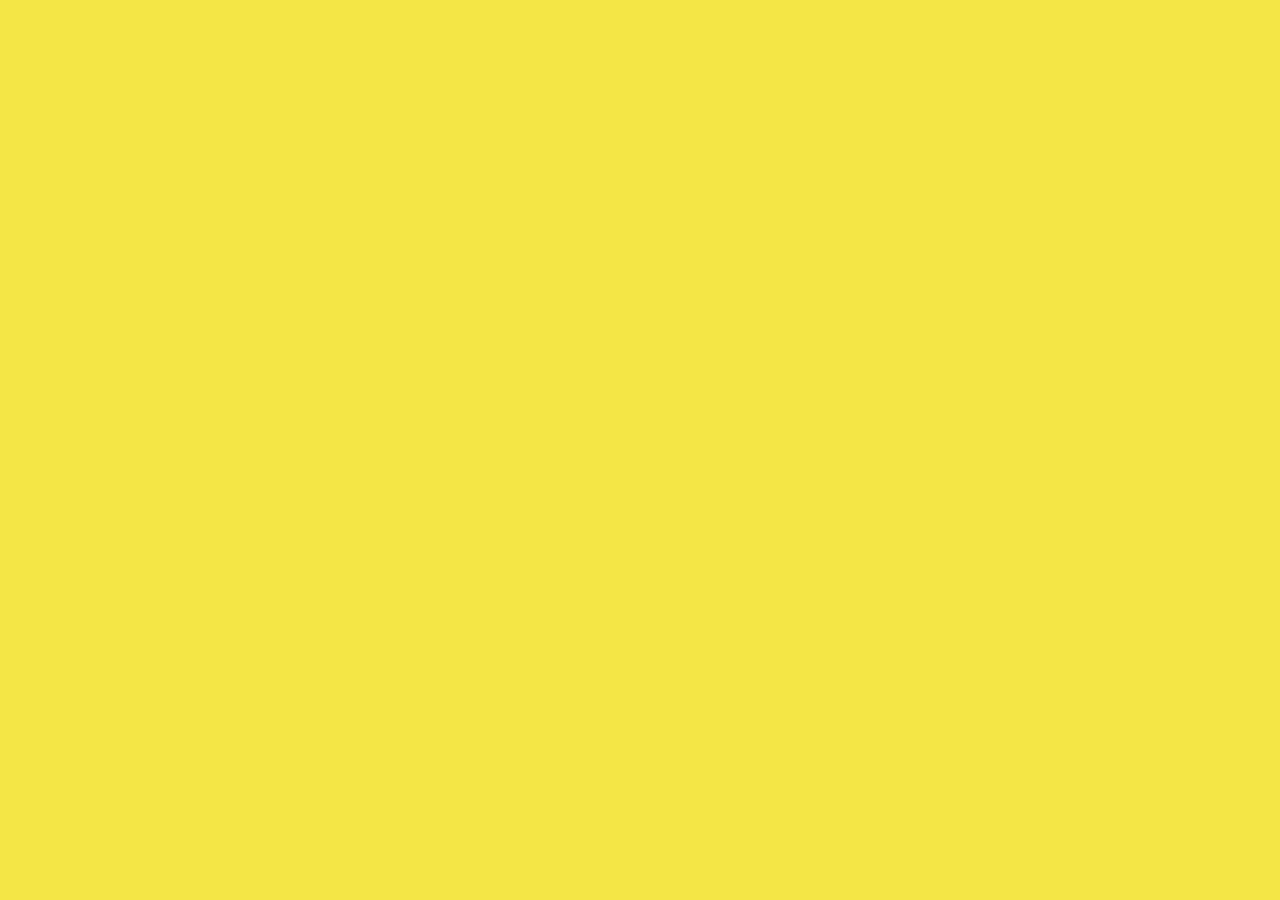
==== index.htm @ e12ae961 "Initial commit" ====
<!DOCTYPE html>
<html lang = "en">
<head>
    <meta charset="UTF-8">
    <meta name="viewport" content="width=device-width, initial-scale=1.0">
    <meta http-equiv="X-UA-Compatible" content="ie=edge">
    <link rel="stylesheet" href="./styles.css">
    <title>Profile: Nathan</title>

    <style>
        
    </style>
</head>

<body>
    <div class="honeycomb">
        <div class="">

        </div>
    </div>
</body>
</html>
---- styles.css ----
* {
    margin: 0;
    padding: 0;
}

body {
    background-color: #F4E646;
    font-family: Verdana, Geneva, Tahoma, sans-serif
}

a {
    color: white;
    text-decoration: none
}




.honeycomb {
    display: grid;
    grid-template: repaet(6, 1fr) / 1fr 2fr 1fr 2fr 1fr 2fr 1fr
}
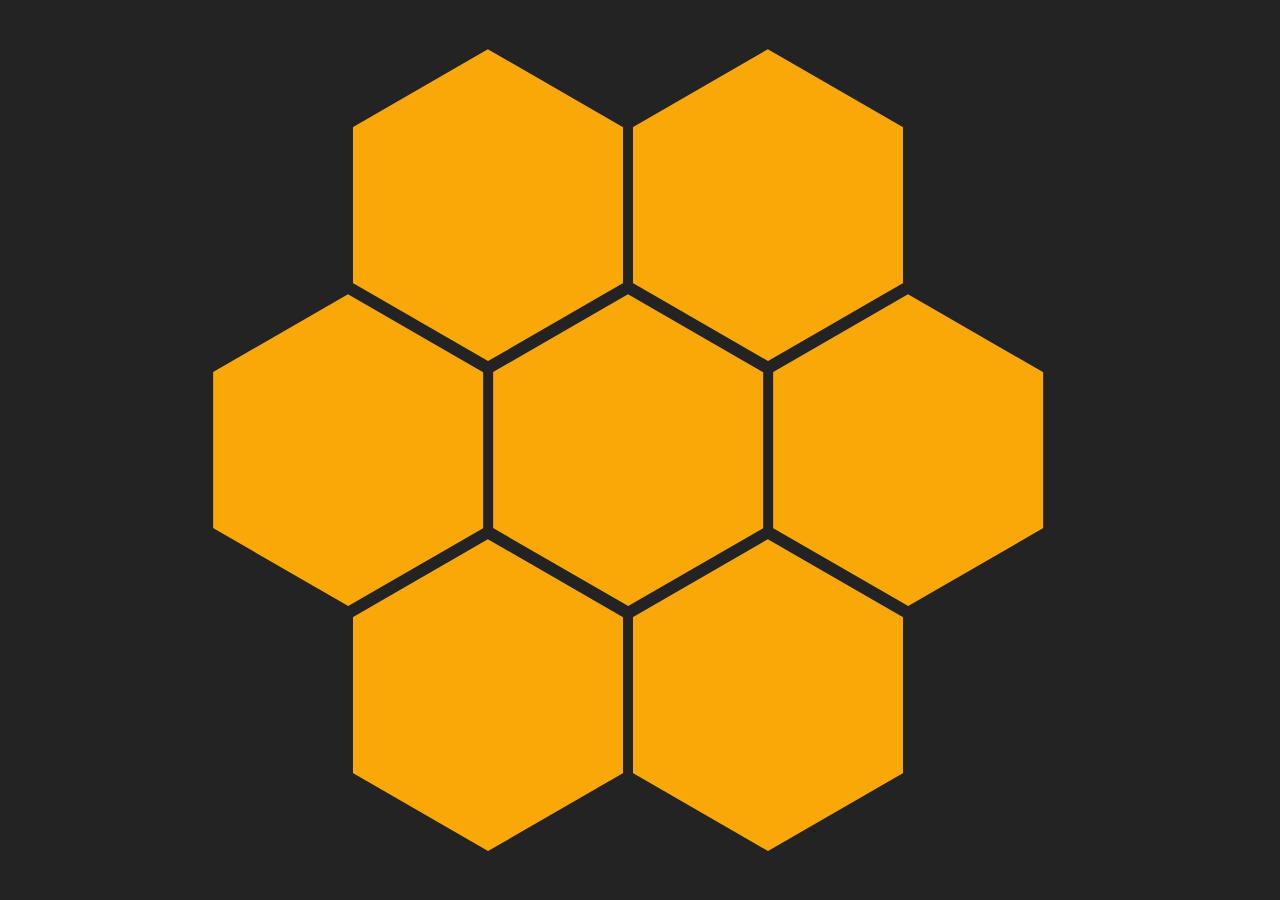
==== commit 13da7fec: "Background spacing for computer completed, spaceing for phones not yet started" ====
--- a/index.htm
+++ b/index.htm
@@ -3,20 +3,39 @@
 <head>
     <meta charset="UTF-8">
     <meta name="viewport" content="width=device-width, initial-scale=1.0">
+    <meta name="description" content="Online profile of Nathan Mathew Pallett">
     <meta http-equiv="X-UA-Compatible" content="ie=edge">
     <link rel="stylesheet" href="./styles.css">
     <title>Profile: Nathan</title>
-
-    <style>
-        
-    </style>
 </head>
 
 <body>
-    <div class="honeycomb">
-        <div class="">
-
-        </div>
+    <div class="homepage">
+        <ul id="grid-container-hex" class="clear">
+            <li></li>
+            <li>
+                <div class="hexagon"></div>
+            </li>
+            <li>
+                <div class="hexagon"></div>
+            </li>
+            <li>
+                <div class="hexagon"></div>
+            </li>
+            <li>
+                <div class="hexagon"></div>
+            </li>
+            <li>
+                <div class="hexagon"></div>
+            </li>
+            <li></li>
+            <li>
+                <div class="hexagon"></div>
+            </li>
+            <li>
+                <div class="hexagon"></div>
+            </li>
+        </ul>
     </div>
 </body>
 </html>
--- a/styles.css
+++ b/styles.css
@@ -4,7 +4,7 @@
 }
 
 body {
-    background-color: #F4E646;
+    background-color: #232323;
     font-family: Verdana, Geneva, Tahoma, sans-serif
 }
 
@@ -13,10 +13,84 @@
     text-decoration: none
 }
 
+.homepage {
+    display: flex;
+    flex-direction: row;
+    align-items: center;
+    margin: 0 auto;
+    width: 126vh;
+    max-width: 100vw;
+    height: 100vh;
+    justify-content: center;
+    position: relative;
+}
 
+#grid-container-hex {
+    position: relative;
+    width: 100%;
+    padding: 0; /* Clears unordered list default of 40px */
+    padding-right: 14.4285714286%;
+    padding-top: 4%;
+    padding-bottom: 4%;
+    object-fit: contain
+}
 
+.clear:after {
+    content: "";
+    display: block;
+    clear: both;
+}
 
-.honeycomb {
-    display: grid;
-    grid-template: repaet(6, 1fr) / 1fr 2fr 1fr 2fr 1fr 2fr 1fr
+#grid-container-hex li * {
+    visibility: visible
+}
+
+#grid-container-hex li {
+    list-style-type: none;
+    position: relative;
+    float: left;
+    width: 27.85714285714286%;
+    padding: 0 0 32.16760145166612% 0;
+    margin: 0 0 0 0;
+    -o-transform: rotate(-60deg) skewY(30deg);
+    -moz-transform: rotate(-60deg) skewY(30deg);
+    -webkit-transform: rotate(-60deg) skewY(30deg);
+    -ms-transform: rotate(-60deg) skewY(30deg);
+    transform: rotate(-60deg) skewY(30deg);
+    background: #fd005f;
+    overflow: hidden;
+    visibility: hidden
+}
+
+#grid-container-hex li .hexagon {
+    position: absolute;
+    top: 0;
+    left: 0;
+    width: 100%;
+    height: 100%;
+    background: #FAA808;
+    -o-transform: skewY(-30deg) rotate(60deg);
+    -moz-transform: skewY(-30deg) rotate(60deg);
+    -webkit-transform: skewY(-30deg) rotate(60deg);
+    -ms-transform: skewY(-30deg) rotate(60deg);
+    transform: skewY(-30deg) rotate(60deg);
+    overflow: hidden
+}
+
+#grid-container-hex li:nth-child(3n + 2) {
+    margin: 0 1%;
+}
+
+#grid-container-hex li:nth-child(6n+4), #grid-container-hex li:nth-child(6n+5), #grid-container-hex li:nth-child(6n+6) {
+    margin-top: -6.9285714285%;
+    margin-bottom: -6.9285714285%;
+    -o-transform: translateX(50%) rotate(-60deg) skewY(30deg);
+    -moz-transform: translateX(50%) rotate(-60deg) skewY(30deg);
+    -webkit-transform: translateX(50%) rotate(-60deg) skewY(30deg);
+    -ms-transform: translateX(50%) rotate(-60deg) skewY(30deg);
+    transform: translateX(50%) rotate(-60deg) skewY(30deg);
+}
+
+#grid-container-hex li:nth-child(6n+4) { 
+    margin-left: 0.5%;
 }
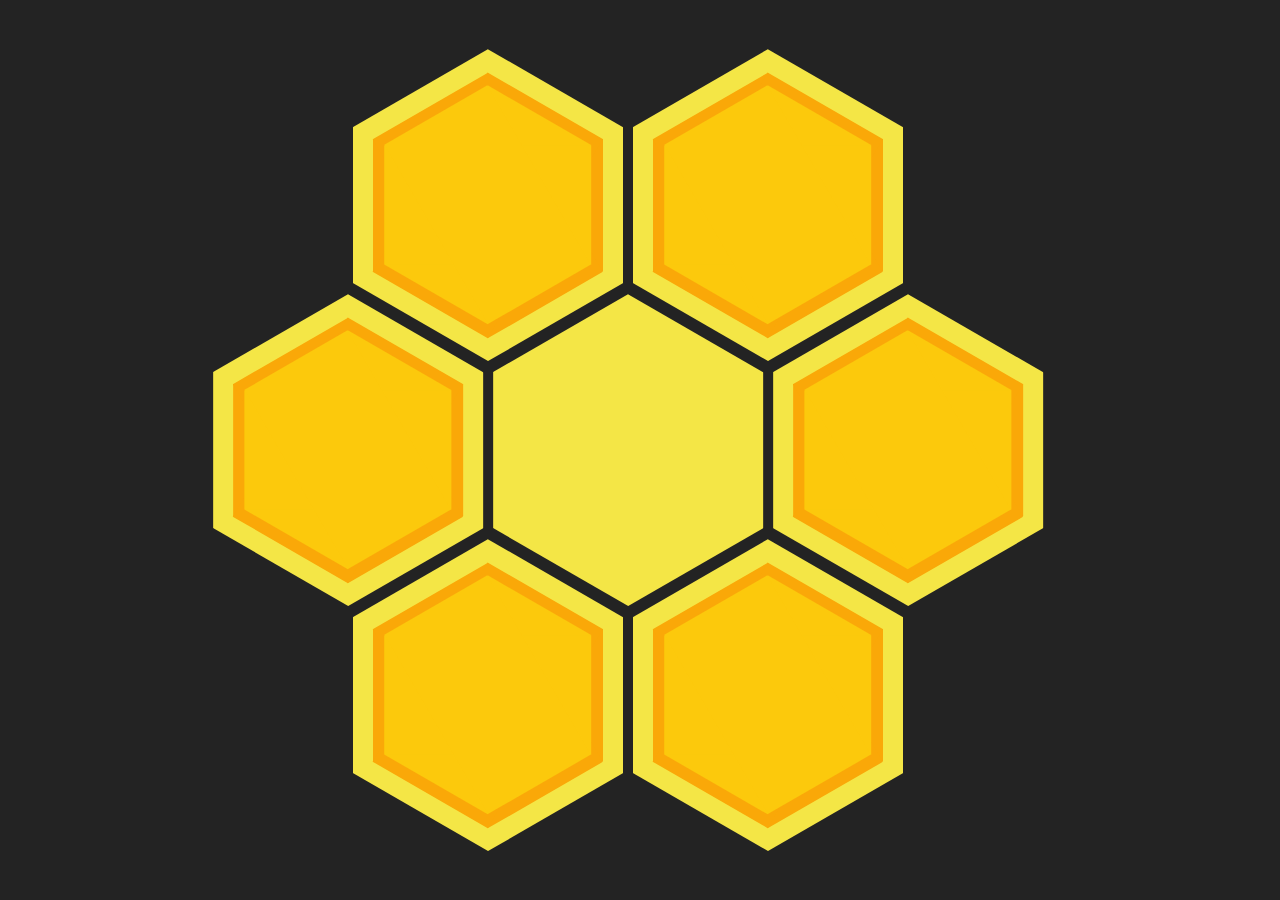
==== commit 0f4dfb6e: "Added fancy buttons" ====
--- a/index.htm
+++ b/index.htm
@@ -3,7 +3,7 @@
 <head>
     <meta charset="UTF-8">
     <meta name="viewport" content="width=device-width, initial-scale=1.0">
-    <meta name="description" content="Online profile of Nathan Mathew Pallett">
+    <meta name="description" content="Online portfolio of Nathan Mathew Pallett">
     <meta http-equiv="X-UA-Compatible" content="ie=edge">
     <link rel="stylesheet" href="./styles.css">
     <title>Profile: Nathan</title>
@@ -14,26 +14,122 @@
         <ul id="grid-container-hex" class="clear">
             <li></li>
             <li>
-                <div class="hexagon"></div>
+                <div class="hexagon">
+                    <div class="square">
+                        <div class="frame">
+                            <div class="hex-outer h1">
+                                <div class="hex-outer h2">
+                                    <div class="hex-outer h3">
+                                        <div class="hex-inner h1-inner">
+                                            <div class="hex-inner h2-inner">
+                                                <div class="hex-inner h3-inner"></div>
+                                            </div>
+                                        </div>
+                                    </div>
+                                </div>
+                            </div>
+                        </div>
+                    </div>
+                </div>
+            </li>
+            <li>
+                <div class="hexagon">
+                        <div class="square">
+                                <div class="frame">
+                                    <div class="hex-outer h1">
+                                        <div class="hex-outer h2">
+                                            <div class="hex-outer h3">
+                                                <div class="hex-inner h1-inner">
+                                                    <div class="hex-inner h2-inner">
+                                                        <div class="hex-inner h3-inner"></div>
+                                                    </div>
+                                                </div>
+                                            </div>
+                                        </div>
+                                    </div>
+                                </div>
+                            </div>
+                </div>
+            </li>
+            <li>
+                <div class="hexagon">
+                        <div class="square">
+                                <div class="frame">
+                                    <div class="hex-outer h1">
+                                        <div class="hex-outer h2">
+                                            <div class="hex-outer h3">
+                                                <div class="hex-inner h1-inner">
+                                                    <div class="hex-inner h2-inner">
+                                                        <div class="hex-inner h3-inner"></div>
+                                                    </div>
+                                                </div>
+                                            </div>
+                                        </div>
+                                    </div>
+                                </div>
+                            </div>
+                </div>
             </li>
             <li>
                 <div class="hexagon"></div>
             </li>
             <li>
-                <div class="hexagon"></div>
-            </li>
-            <li>
-                <div class="hexagon"></div>
-            </li>
-            <li>
-                <div class="hexagon"></div>
+                <div class="hexagon">
+                        <div class="square">
+                                <div class="frame">
+                                    <div class="hex-outer h1">
+                                        <div class="hex-outer h2">
+                                            <div class="hex-outer h3">
+                                                <div class="hex-inner h1-inner">
+                                                    <div class="hex-inner h2-inner">
+                                                        <div class="hex-inner h3-inner"></div>
+                                                    </div>
+                                                </div>
+                                            </div>
+                                        </div>
+                                    </div>
+                                </div>
+                            </div>
+                </div>
             </li>
             <li></li>
             <li>
-                <div class="hexagon"></div>
+                <div class="hexagon">
+                        <div class="square">
+                                <div class="frame">
+                                    <div class="hex-outer h1">
+                                        <div class="hex-outer h2">
+                                            <div class="hex-outer h3">
+                                                <div class="hex-inner h1-inner">
+                                                    <div class="hex-inner h2-inner">
+                                                        <div class="hex-inner h3-inner"></div>
+                                                    </div>
+                                                </div>
+                                            </div>
+                                        </div>
+                                    </div>
+                                </div>
+                            </div>
+                </div>
             </li>
             <li>
-                <div class="hexagon"></div>
+                <div class="hexagon">
+                        <div class="square">
+                                <div class="frame">
+                                    <div class="hex-outer h1">
+                                        <div class="hex-outer h2">
+                                            <div class="hex-outer h3">
+                                                <div class="hex-inner h1-inner">
+                                                    <div class="hex-inner h2-inner">
+                                                        <div class="hex-inner h3-inner"></div>
+                                                    </div>
+                                                </div>
+                                            </div>
+                                        </div>
+                                    </div>
+                                </div>
+                            </div>
+                </div>
             </li>
         </ul>
     </div>
--- a/styles.css
+++ b/styles.css
@@ -68,13 +68,17 @@
     left: 0;
     width: 100%;
     height: 100%;
-    background: #FAA808;
+    background: #F4E646;
     -o-transform: skewY(-30deg) rotate(60deg);
     -moz-transform: skewY(-30deg) rotate(60deg);
     -webkit-transform: skewY(-30deg) rotate(60deg);
     -ms-transform: skewY(-30deg) rotate(60deg);
     transform: skewY(-30deg) rotate(60deg);
-    overflow: hidden
+    overflow: hidden;
+    display: flex;
+    justify-content: center;
+    align-items: center;
+    flex-direction: column;
 }
 
 #grid-container-hex li:nth-child(3n + 2) {
@@ -93,4 +97,104 @@
 
 #grid-container-hex li:nth-child(6n+4) { 
     margin-left: 0.5%;
+}
+
+.square {
+    width: 85%;
+    height: calc(87.5% * 0.85);
+    margin: 0 auto;
+}
+
+.square:after {
+    content: "";
+    display: block;
+    padding: 100%;
+}
+  
+.frame {
+    width: 100%;
+    height: 100%;
+    display: flex;
+    flex-direction: column;
+    justify-content: center;
+    align-items: center;
+    margin: 0 auto;
+    object-fit: contain;
+}
+  
+.hex-outer:hover .hex-inner {
+    height: 95%;
+    border-radius: 50px;
+    cursor: pointer;
+}
+  
+.frame:hover .label {
+    transform: scale(.90);
+    -webkit-transform: scale(.90);
+}
+  
+.hex-outer {
+    background: #FAA808;
+    display: flex;
+    justify-content: center;
+    align-items: center;
+    object-fit: contain;
+}
+  
+.hex-inner {
+    background: #FCC90C;
+    display: flex;
+    justify-content: center;
+    align-items: center;
+    object-fit: contain;
+    transition: all 0.8s;
+}
+  
+.h1 {
+    width: 100%;
+    height: 57.142857%;
+}
+  
+.h2 {
+    width: 100%;
+    height: 100%;
+    transform: rotate(60deg);
+    -webkit-transform: rotate(60deg);
+}
+  
+.h3 {
+    width: 100%;
+    height: 100%;
+    transform: rotate(60deg);
+    -webkit-transform: rotate(60deg);
+}
+
+.h1-inner {
+    width: 90%;
+    height: 90%;
+}
+  
+.h2-inner {
+    width: 100%;
+    height: 100%;
+    transform: rotate(60deg);
+    -webkit-transform: rotate(60deg);
+}
+  
+.h3-inner {
+    width: 100%;
+    height: 100%;
+    transform: rotate(60deg);
+    -webkit-transform: rotate(60deg);
+}
+  
+.label {
+    position: absolute;
+    color: #F4E646;
+    font-weight: bold;
+    font-size: 160px;
+    left: 59px;
+    top: 36px;
+    transition: all .4s;
+    -webkit-transition: all .4s;
 }
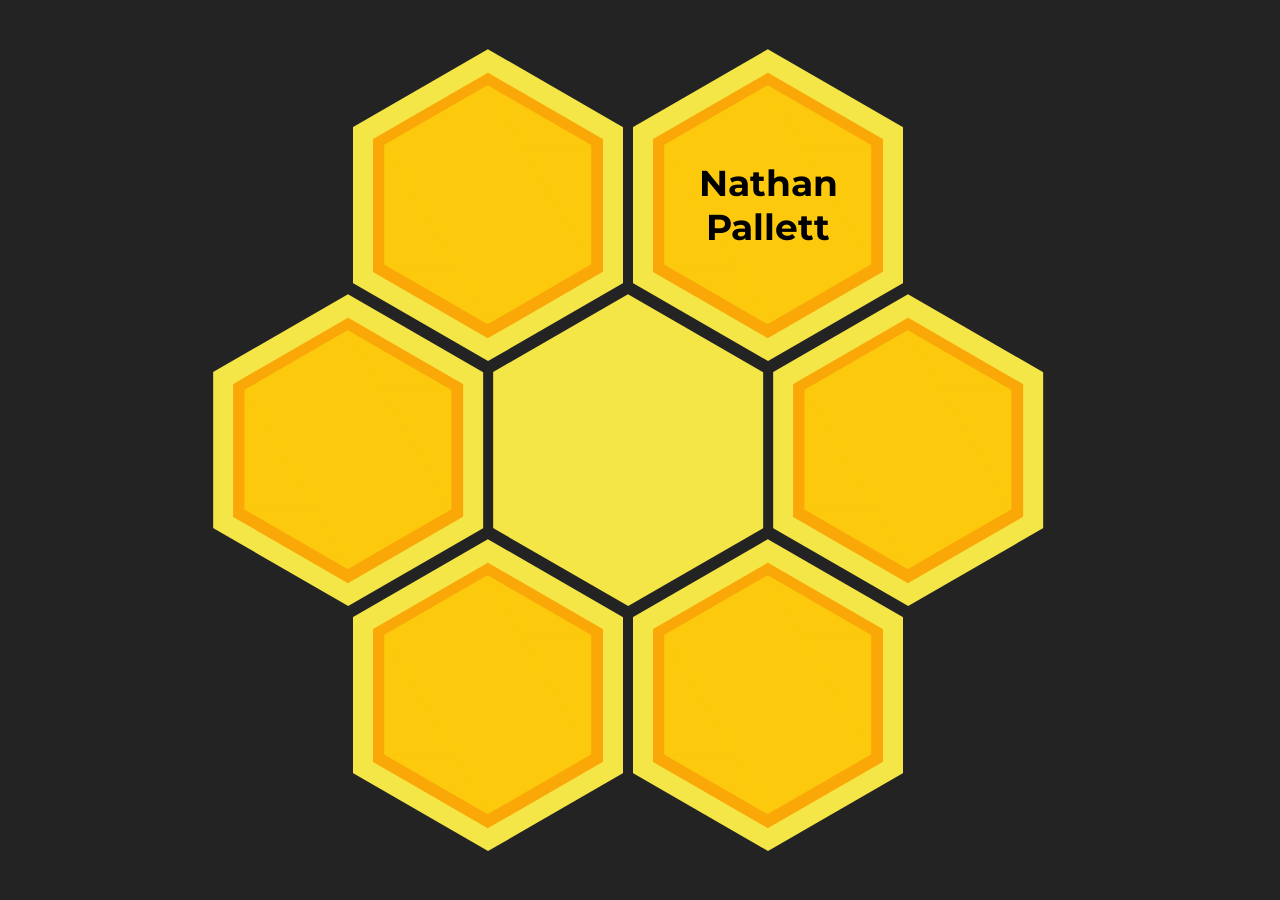
==== commit 529b31e9: "Made first modal, but present in button when opening modal, only works when clicking 'label'" ====
--- a/index.htm
+++ b/index.htm
@@ -6,6 +6,8 @@
     <meta name="description" content="Online portfolio of Nathan Mathew Pallett">
     <meta http-equiv="X-UA-Compatible" content="ie=edge">
     <link rel="stylesheet" href="./styles.css">
+    <link href='https://fonts.googleapis.com/css?family=Inconsolata' rel='stylesheet'>
+    <link href='https://fonts.googleapis.com/css?family=Montserrat' rel='stylesheet'>
     <title>Profile: Nathan</title>
 </head>
 
@@ -15,7 +17,7 @@
             <li></li>
             <li>
                 <div class="hexagon">
-                    <div class="square">
+                    <div class="button">
                         <div class="frame">
                             <div class="hex-outer h1">
                                 <div class="hex-outer h2">
@@ -34,7 +36,28 @@
             </li>
             <li>
                 <div class="hexagon">
-                        <div class="square">
+                    <div class="button">
+                        <div class="frame">
+                            <a class="click-box" href="#open-modal"><div class="hex-outer h1">
+                                <a class="click-box" href="#open-modal"><div class="hex-outer h2">
+                                    <a class="click-box" href="#open-modal"><div class="hex-outer h3">
+                                        <a class="click-box" href="#open-modal"><div class="hex-inner h1-inner">
+                                            <a class="click-box" href="#open-modal"><div class="hex-inner h2-inner">
+                                                <a class="click-box" href="#open-modal"><div class="hex-inner h3-inner">
+                                                    <a class="click-box" href="#open-modal"><div class="label"><h1>Nathan Pallett</h1></div></a>
+                                                </div></a>
+                                            </div></a>
+                                        </div></a>
+                                    </div></a>
+                                </div></a>
+                            </div></a>
+                        </div>
+                    </div>
+                </div>
+            </li>
+            <li>
+                <div class="hexagon">
+                        <div class="button">
                                 <div class="frame">
                                     <div class="hex-outer h1">
                                         <div class="hex-outer h2">
@@ -53,29 +76,11 @@
             </li>
             <li>
                 <div class="hexagon">
-                        <div class="square">
-                                <div class="frame">
-                                    <div class="hex-outer h1">
-                                        <div class="hex-outer h2">
-                                            <div class="hex-outer h3">
-                                                <div class="hex-inner h1-inner">
-                                                    <div class="hex-inner h2-inner">
-                                                        <div class="hex-inner h3-inner"></div>
-                                                    </div>
-                                                </div>
-                                            </div>
-                                        </div>
-                                    </div>
-                                </div>
-                            </div>
                 </div>
             </li>
             <li>
-                <div class="hexagon"></div>
-            </li>
-            <li>
                 <div class="hexagon">
-                        <div class="square">
+                        <div class="button">
                                 <div class="frame">
                                     <div class="hex-outer h1">
                                         <div class="hex-outer h2">
@@ -95,7 +100,7 @@
             <li></li>
             <li>
                 <div class="hexagon">
-                        <div class="square">
+                        <div class="button">
                                 <div class="frame">
                                     <div class="hex-outer h1">
                                         <div class="hex-outer h2">
@@ -114,7 +119,7 @@
             </li>
             <li>
                 <div class="hexagon">
-                        <div class="square">
+                        <div class="button">
                                 <div class="frame">
                                     <div class="hex-outer h1">
                                         <div class="hex-outer h2">
@@ -132,6 +137,21 @@
                 </div>
             </li>
         </ul>
+        <div id="open-modal" class="modal-window">
+            <div class = modal-tint>
+                <div class = modal-border>
+                    <div class="modal-content">  
+                        <h1>Nathan Pallett: An Interactive Portfolio</h1>
+                        <div>As the title implies, this webpage is devoted exlusively to the commendation and praise of Nathan Pallett, a glory of which this stupendous website avails to the masses of mere mortals.<br>
+                        <br>
+                        Please, feel free to roam and explore until your heart's content, and read in awe of the great many things our future overlord has accomplished.
+                        </div>
+                        <div><small>Brought to you by [INSERT SPONSER HERE].</small></div>
+                    </div>
+                    <a href="#" title="Back" class="modal-back">Back</a>
+                </div>
+            </div>
+        </div>
     </div>
 </body>
 </html>
--- a/styles.css
+++ b/styles.css
@@ -1,16 +1,24 @@
 * {
     margin: 0;
     padding: 0;
+    box-sizing: border-box;
 }
 
 body {
+    font-family: 'Montserrat';
     background-color: #232323;
-    font-family: Verdana, Geneva, Tahoma, sans-serif
+    color: black;
+    font-size: 12px;
 }
 
 a {
     color: white;
     text-decoration: none
+}
+
+small {
+    color: rgb(23, 23, 23);
+    pointer-events: none;
 }
 
 .homepage {
@@ -24,6 +32,7 @@
     justify-content: center;
     position: relative;
 }
+
 
 #grid-container-hex {
     position: relative;
@@ -34,17 +43,14 @@
     padding-bottom: 4%;
     object-fit: contain
 }
-
 .clear:after {
     content: "";
     display: block;
     clear: both;
 }
-
 #grid-container-hex li * {
     visibility: visible
 }
-
 #grid-container-hex li {
     list-style-type: none;
     position: relative;
@@ -61,7 +67,6 @@
     overflow: hidden;
     visibility: hidden
 }
-
 #grid-container-hex li .hexagon {
     position: absolute;
     top: 0;
@@ -80,11 +85,9 @@
     align-items: center;
     flex-direction: column;
 }
-
 #grid-container-hex li:nth-child(3n + 2) {
     margin: 0 1%;
 }
-
 #grid-container-hex li:nth-child(6n+4), #grid-container-hex li:nth-child(6n+5), #grid-container-hex li:nth-child(6n+6) {
     margin-top: -6.9285714285%;
     margin-bottom: -6.9285714285%;
@@ -94,23 +97,22 @@
     -ms-transform: translateX(50%) rotate(-60deg) skewY(30deg);
     transform: translateX(50%) rotate(-60deg) skewY(30deg);
 }
-
 #grid-container-hex li:nth-child(6n+4) { 
     margin-left: 0.5%;
 }
 
-.square {
+
+.button {
     width: 85%;
     height: calc(87.5% * 0.85);
     margin: 0 auto;
-}
-
-.square:after {
+    font-size: 1px;
+}
+.button:after {
     content: "";
     display: block;
     padding: 100%;
 }
-  
 .frame {
     width: 100%;
     height: 100%;
@@ -121,18 +123,17 @@
     margin: 0 auto;
     object-fit: contain;
 }
-  
 .hex-outer:hover .hex-inner {
     height: 95%;
-    border-radius: 50px;
+    border-radius: 25px;
     cursor: pointer;
 }
-  
-.frame:hover .label {
-    transform: scale(.90);
-    -webkit-transform: scale(.90);
-}
-  
+.hex-outer:hover .hex-outer {
+    cursor: pointer;
+}
+.hex-outer:hover .label {
+    transform: rotate(-240deg) scale(1.3, 1.3);
+}
 .hex-outer {
     background: #FAA808;
     display: flex;
@@ -140,61 +141,160 @@
     align-items: center;
     object-fit: contain;
 }
-  
 .hex-inner {
     background: #FCC90C;
     display: flex;
     justify-content: center;
     align-items: center;
     object-fit: contain;
-    transition: all 0.8s;
-}
-  
+    transition: all 0.5s;
+}
 .h1 {
     width: 100%;
     height: 57.142857%;
 }
-  
 .h2 {
     width: 100%;
     height: 100%;
     transform: rotate(60deg);
     -webkit-transform: rotate(60deg);
 }
-  
 .h3 {
     width: 100%;
     height: 100%;
     transform: rotate(60deg);
     -webkit-transform: rotate(60deg);
 }
-
 .h1-inner {
     width: 90%;
     height: 90%;
 }
-  
 .h2-inner {
     width: 100%;
     height: 100%;
     transform: rotate(60deg);
     -webkit-transform: rotate(60deg);
 }
-  
 .h3-inner {
     width: 100%;
     height: 100%;
     transform: rotate(60deg);
     -webkit-transform: rotate(60deg);
-}
-  
+    object-fit: contain;
+}
 .label {
+    text-align: center;
+    color: rgb(0, 0, 0);
+    font-size: 2vmin;
+    font-weight: bold;
+    transform: rotate(120deg);
+    -webkit-transform: rotate(120deg);
+    transition: all 0.5s;
+    -webkit-transition: all 0.5s;
+    object-fit: contain;
+}
+.click-box {
+    border-radius: 30px;
+    text-decoration: none;
+}
+
+
+.modal-window {
+    position: fixed;
+    background-image: url("images/modal-background.svg");
+    background-position: center center;
+    background-size: auto 130vh;
+    top: 0;
+    right: 0;
+    bottom: 0;
+    left: 0;
+    z-index: 999;
+    opacity: 0;
+    pointer-events: none;
+    -o-webkit-transition: all 1.5s;
+    -o-moz-transition: all 1.5s;
+    transition: all 1.5s;
+    display: flex;
+    flex-direction: column;
+    justify-content: center;
+    align-items: center;
+}
+.modal-tint {
+    content: "";
     position: absolute;
-    color: #F4E646;
+    top: 0;
+    bottom: 0;
+    left: 0;
+    right: 0;
+    background-color: rgba(23, 23, 23, 0.7);
+    display: flex;
+    flex-direction: column;
+    justify-content: center;
+    align-items: center;
+}
+.modal-border {
+    display:flex;
+    flex-direction: column;
+    justify-content: center;
+    align-items: center;
+    width: 80vw;
+    height: auto;
+    background-color: rgba(225, 225, 225, 0.65);
+    overflow: auto;
+    border-radius: 3vh;
+    box-shadow: 1px 1px 10px 10px rgba(225, 225, 225, .65);
+    max-height: 90vh;
+}
+.modal-content {
+    display: flex;
+    flex-direction: column;
+    justify-content: flex-start;
+    align-items: flex-start;
+    width: 90%;
+    overflow-y: auto;
+    overflow-x: hidden;
+}
+.modal-window ::-webkit-scrollbar {
+    width: 5px;
+}
+.modal-window ::-webkit-scrollbar-track {
+    background: rbga(0, 0, 0, 0); 
+}
+.modal-window ::-webkit-scrollbar-thumb {
+    background: rgba(0, 0, 0, 0.25);
+    border-radius: 10px
+}
+.modal-window ::-webkit-scrollbar-thumb:hover {
+    background: rgba(0, 0, 0, 0.5);
+}
+.modal-content > div {
+    pointer-events: none;
+}
+.modal-window:target {
+    opacity: 1;
+    pointer-events: auto;
+}
+.modal-window header {
     font-weight: bold;
-    font-size: 160px;
-    left: 59px;
-    top: 36px;
-    transition: all .4s;
-    -webkit-transition: all .4s;
+}
+.modal-window h1 {
+    font-size: 150%;
+    padding-top: 1vw;
+    font-family: "Inconsolata";
+    margin-block-start: 0.5em;
+    margin-block-end: 0.5em;
+}
+.modal-back {
+    color: rgb(68, 68, 68);
+    line-height: 25px;
+    font-size: 80%;
+    width: 50px;
+    text-decoration: none;
+    align-self: flex-end;
+    text-align: center;
+    border-radius: 3vh 1vh 3vh 1vh;
+}
+.modal-back:hover {
+    color: black;
+    background-color: rgba(23, 23, 23, 0.1);
 }
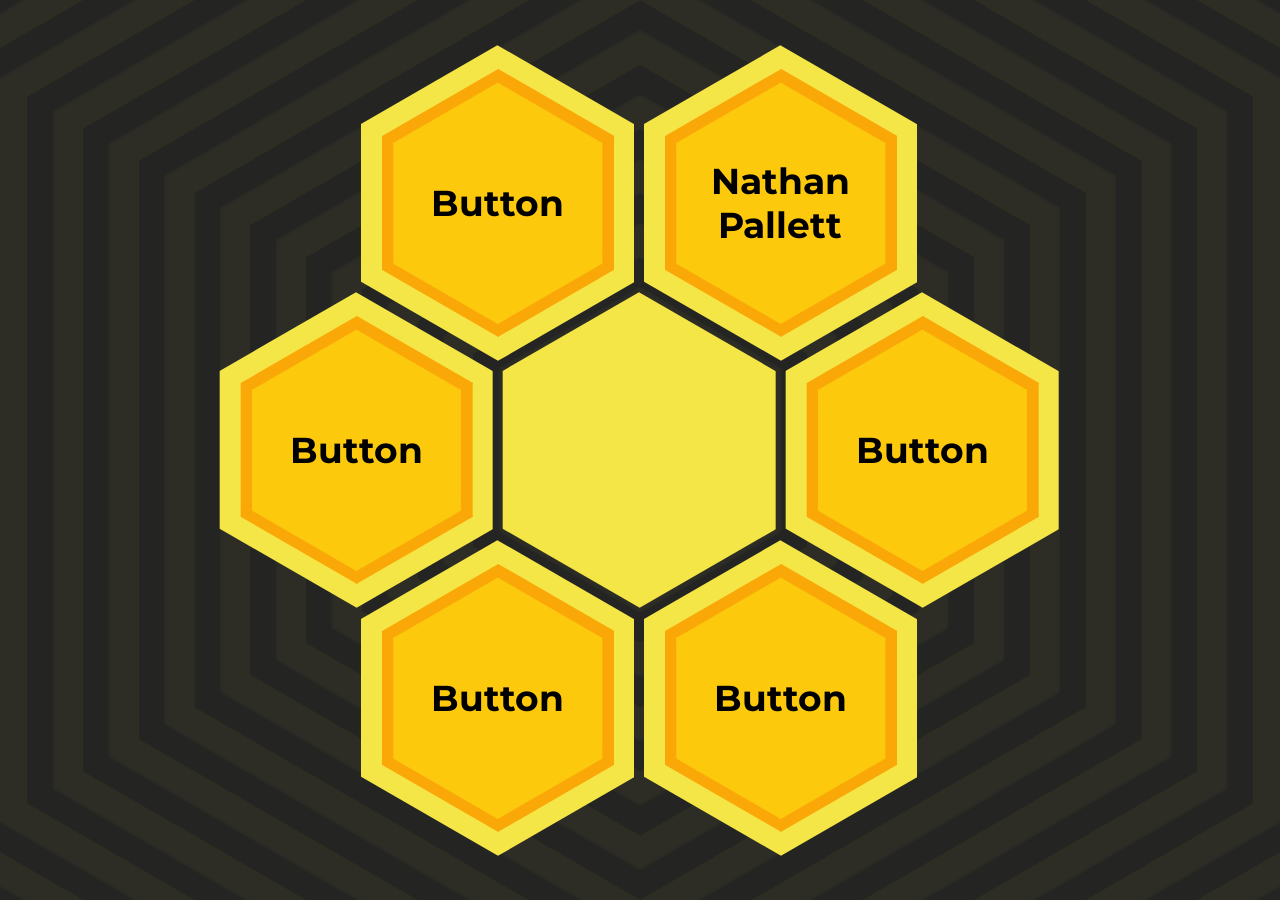
==== commit 4cd58956: "Fixed button bug, added background, trimmed code" ====
--- a/index.htm
+++ b/index.htm
@@ -8,28 +8,18 @@
     <link rel="stylesheet" href="./styles.css">
     <link href='https://fonts.googleapis.com/css?family=Inconsolata' rel='stylesheet'>
     <link href='https://fonts.googleapis.com/css?family=Montserrat' rel='stylesheet'>
-    <title>Profile: Nathan</title>
+    <title>Profile: Nathan Pallett</title>
 </head>
 
 <body>
     <div class="homepage">
         <ul id="grid-container-hex" class="clear">
-            <li></li>
+            <li></li> <!-- For the purpose of filling in the space for the first 'hexagon', moving the next actual hexagon to it's propper place -->
             <li>
                 <div class="hexagon">
                     <div class="button">
                         <div class="frame">
-                            <div class="hex-outer h1">
-                                <div class="hex-outer h2">
-                                    <div class="hex-outer h3">
-                                        <div class="hex-inner h1-inner">
-                                            <div class="hex-inner h2-inner">
-                                                <div class="hex-inner h3-inner"></div>
-                                            </div>
-                                        </div>
-                                    </div>
-                                </div>
-                            </div>
+                            <a href="#open-modal" class="hex-outer h1"><span class="hex-outer h2"><span class="hex-outer h3"><span class="hex-inner h1-inner"><span class="hex-inner h2-inner"><span class="hex-inner h3-inner"><span class="label"><h1>Button</h1></span></span></span></span></span></span></a>
                         </div>
                     </div>
                 </div>
@@ -38,40 +28,18 @@
                 <div class="hexagon">
                     <div class="button">
                         <div class="frame">
-                            <a class="click-box" href="#open-modal"><div class="hex-outer h1">
-                                <a class="click-box" href="#open-modal"><div class="hex-outer h2">
-                                    <a class="click-box" href="#open-modal"><div class="hex-outer h3">
-                                        <a class="click-box" href="#open-modal"><div class="hex-inner h1-inner">
-                                            <a class="click-box" href="#open-modal"><div class="hex-inner h2-inner">
-                                                <a class="click-box" href="#open-modal"><div class="hex-inner h3-inner">
-                                                    <a class="click-box" href="#open-modal"><div class="label"><h1>Nathan Pallett</h1></div></a>
-                                                </div></a>
-                                            </div></a>
-                                        </div></a>
-                                    </div></a>
-                                </div></a>
-                            </div></a>
+                            <a href="#open-modal" class="hex-outer h1"><span class="hex-outer h2"><span class="hex-outer h3"><span class="hex-inner h1-inner"><span class="hex-inner h2-inner"><span class="hex-inner h3-inner"><span class="label"><h1>Nathan Pallett</h1></span></span></span></span></span></span></a>
                         </div>
                     </div>
                 </div>
             </li>
             <li>
                 <div class="hexagon">
-                        <div class="button">
-                                <div class="frame">
-                                    <div class="hex-outer h1">
-                                        <div class="hex-outer h2">
-                                            <div class="hex-outer h3">
-                                                <div class="hex-inner h1-inner">
-                                                    <div class="hex-inner h2-inner">
-                                                        <div class="hex-inner h3-inner"></div>
-                                                    </div>
-                                                </div>
-                                            </div>
-                                        </div>
-                                    </div>
-                                </div>
-                            </div>
+                    <div class="button">
+                        <div class="frame">
+                            <a href="#open-modal" class="hex-outer h1"><span class="hex-outer h2"><span class="hex-outer h3"><span class="hex-inner h1-inner"><span class="hex-inner h2-inner"><span class="hex-inner h3-inner"><span class="label"><h1>Button</h1></span></span></span></span></span></span></a>
+                        </div>
+                    </div>
                 </div>
             </li>
             <li>
@@ -80,60 +48,30 @@
             </li>
             <li>
                 <div class="hexagon">
-                        <div class="button">
-                                <div class="frame">
-                                    <div class="hex-outer h1">
-                                        <div class="hex-outer h2">
-                                            <div class="hex-outer h3">
-                                                <div class="hex-inner h1-inner">
-                                                    <div class="hex-inner h2-inner">
-                                                        <div class="hex-inner h3-inner"></div>
-                                                    </div>
-                                                </div>
-                                            </div>
-                                        </div>
-                                    </div>
-                                </div>
-                            </div>
+                    <div class="button">
+                        <div class="frame">
+                            <a href="#open-modal" class="hex-outer h1"><span class="hex-outer h2"><span class="hex-outer h3"><span class="hex-inner h1-inner"><span class="hex-inner h2-inner"><span class="hex-inner h3-inner"><span class="label"><h1>Button</h1></span></span></span></span></span></span></a>
+                        </div>
+                    </div>
                 </div>
             </li>
             <li></li>
             <li>
                 <div class="hexagon">
-                        <div class="button">
-                                <div class="frame">
-                                    <div class="hex-outer h1">
-                                        <div class="hex-outer h2">
-                                            <div class="hex-outer h3">
-                                                <div class="hex-inner h1-inner">
-                                                    <div class="hex-inner h2-inner">
-                                                        <div class="hex-inner h3-inner"></div>
-                                                    </div>
-                                                </div>
-                                            </div>
-                                        </div>
-                                    </div>
-                                </div>
-                            </div>
+                    <div class="button">
+                        <div class="frame">
+                            <a href="#open-modal" class="hex-outer h1"><span class="hex-outer h2"><span class="hex-outer h3"><span class="hex-inner h1-inner"><span class="hex-inner h2-inner"><span class="hex-inner h3-inner"><span class="label"><h1>Button</h1></span></span></span></span></span></span></a>
+                        </div>
+                    </div>
                 </div>
             </li>
             <li>
                 <div class="hexagon">
-                        <div class="button">
-                                <div class="frame">
-                                    <div class="hex-outer h1">
-                                        <div class="hex-outer h2">
-                                            <div class="hex-outer h3">
-                                                <div class="hex-inner h1-inner">
-                                                    <div class="hex-inner h2-inner">
-                                                        <div class="hex-inner h3-inner"></div>
-                                                    </div>
-                                                </div>
-                                            </div>
-                                        </div>
-                                    </div>
-                                </div>
-                            </div>
+                    <div class="button">
+                        <div class="frame">
+                            <a href="#open-modal" class="hex-outer h1"><span class="hex-outer h2"><span class="hex-outer h3"><span class="hex-inner h1-inner"><span class="hex-inner h2-inner"><span class="hex-inner h3-inner"><span class="label"><h1>Button</h1></span></span></span></span></span></span></a>
+                        </div>
+                    </div>
                 </div>
             </li>
         </ul>
--- a/styles.css
+++ b/styles.css
@@ -7,41 +7,49 @@
 body {
     font-family: 'Montserrat';
     background-color: #232323;
+    background-image: url(images/menu-background-cropped.svg);
+    background-position: center center;
+    background-size: cover;
     color: black;
     font-size: 12px;
+    object-fit: contain;
 }
 
 a {
-    color: white;
-    text-decoration: none
+    color: black;
+    text-decoration: none;
+    display: flex;
+    justify-content: center;
+    align-items: center;
+    flex-direction: column;
 }
 
 small {
     color: rgb(23, 23, 23);
     pointer-events: none;
+    margin-block-start: 0.5em;
+    margin-block-end: 0.5em;
 }
 
 .homepage {
     display: flex;
     flex-direction: row;
     align-items: center;
-    margin: 0 auto;
-    width: 126vh;
+    justify-content: center;
+    width: 124.95025vh;
     max-width: 100vw;
     height: 100vh;
-    justify-content: center;
-    position: relative;
+    margin: 0 auto;
+    position: center center;
 }
 
 
 #grid-container-hex {
-    position: relative;
     width: 100%;
     padding: 0; /* Clears unordered list default of 40px */
-    padding-right: 14.4285714286%;
+    padding-right: 12.74%;
     padding-top: 4%;
     padding-bottom: 4%;
-    object-fit: contain
 }
 .clear:after {
     content: "";
@@ -121,7 +129,6 @@
     justify-content: center;
     align-items: center;
     margin: 0 auto;
-    object-fit: contain;
 }
 .hex-outer:hover .hex-inner {
     height: 95%;
@@ -192,10 +199,6 @@
     transition: all 0.5s;
     -webkit-transition: all 0.5s;
     object-fit: contain;
-}
-.click-box {
-    border-radius: 30px;
-    text-decoration: none;
 }
 
 
@@ -284,6 +287,12 @@
     margin-block-start: 0.5em;
     margin-block-end: 0.5em;
 }
+.modal-window small{
+    color: rgb(23, 23, 23);
+    pointer-events: none;
+    margin-block-start: 0.5em;
+    margin-block-end: 0.5em;
+}
 .modal-back {
     color: rgb(68, 68, 68);
     line-height: 25px;
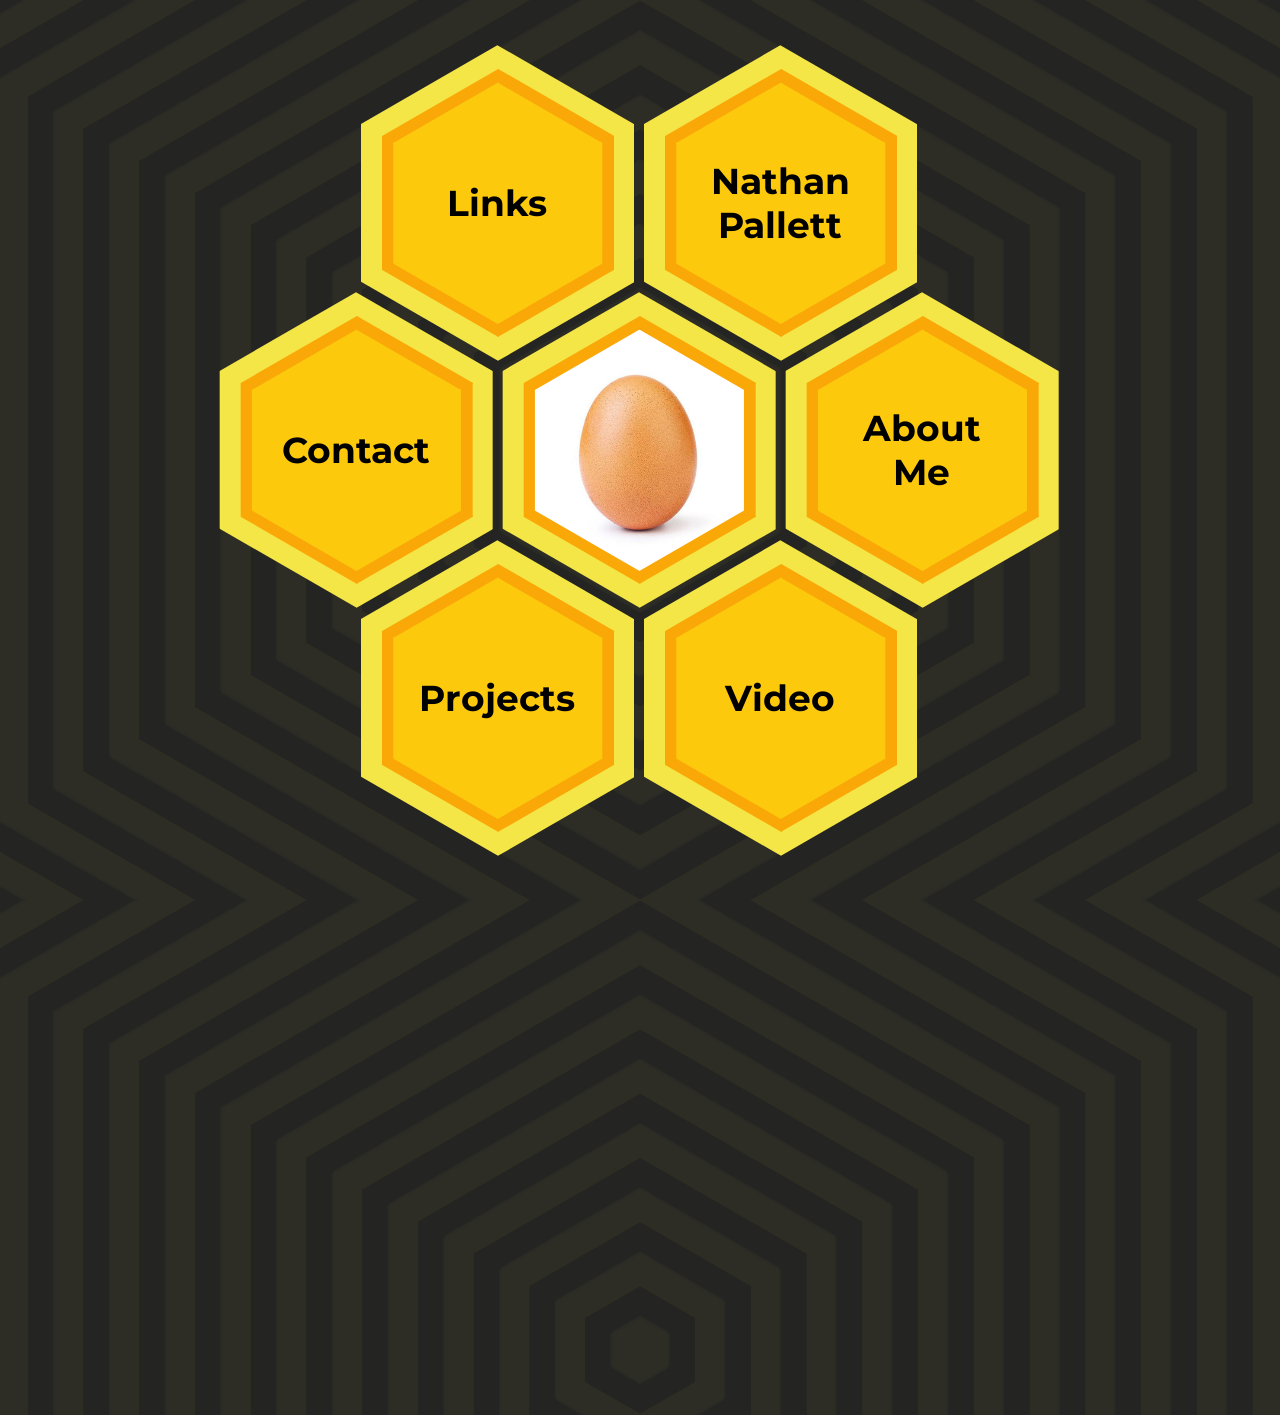
==== commit fc4dacd3: "Add content, video and picture need replacing, grid bugs present" ====
--- a/index.htm
+++ b/index.htm
@@ -8,7 +8,7 @@
     <link rel="stylesheet" href="./styles.css">
     <link href='https://fonts.googleapis.com/css?family=Inconsolata' rel='stylesheet'>
     <link href='https://fonts.googleapis.com/css?family=Montserrat' rel='stylesheet'>
-    <title>Profile: Nathan Pallett</title>
+    <title>Profile: Nathan</title>
 </head>
 
 <body>
@@ -19,38 +19,43 @@
                 <div class="hexagon">
                     <div class="button">
                         <div class="frame">
-                            <a href="#open-modal" class="hex-outer h1"><span class="hex-outer h2"><span class="hex-outer h3"><span class="hex-inner h1-inner"><span class="hex-inner h2-inner"><span class="hex-inner h3-inner"><span class="label"><h1>Button</h1></span></span></span></span></span></span></a>
-                        </div>
-                    </div>
-                </div>
-            </li>
-            <li>
-                <div class="hexagon">
-                    <div class="button">
-                        <div class="frame">
-                            <a href="#open-modal" class="hex-outer h1"><span class="hex-outer h2"><span class="hex-outer h3"><span class="hex-inner h1-inner"><span class="hex-inner h2-inner"><span class="hex-inner h3-inner"><span class="label"><h1>Nathan Pallett</h1></span></span></span></span></span></span></a>
-                        </div>
-                    </div>
-                </div>
-            </li>
-            <li>
-                <div class="hexagon">
-                    <div class="button">
-                        <div class="frame">
-                            <a href="#open-modal" class="hex-outer h1"><span class="hex-outer h2"><span class="hex-outer h3"><span class="hex-inner h1-inner"><span class="hex-inner h2-inner"><span class="hex-inner h3-inner"><span class="label"><h1>Button</h1></span></span></span></span></span></span></a>
-                        </div>
-                    </div>
-                </div>
-            </li>
-            <li>
-                <div class="hexagon">
-                </div>
-            </li>
-            <li>
-                <div class="hexagon">
-                    <div class="button">
-                        <div class="frame">
-                            <a href="#open-modal" class="hex-outer h1"><span class="hex-outer h2"><span class="hex-outer h3"><span class="hex-inner h1-inner"><span class="hex-inner h2-inner"><span class="hex-inner h3-inner"><span class="label"><h1>Button</h1></span></span></span></span></span></span></a>
+                            <a href="#links" class="hex-outer h1"><span class="hex-outer h2"><span class="hex-outer h3"><span class="hex-inner h1-inner"><span class="hex-inner h2-inner"><span class="hex-inner h3-inner"><span class="label"><h1>Links</h1></span></span></span></span></span></span></a>
+                        </div>
+                    </div>
+                </div>
+            </li>
+            <li>
+                <div class="hexagon">
+                    <div class="button">
+                        <div class="frame">
+                            <a href="#title" class="hex-outer h1"><span class="hex-outer h2"><span class="hex-outer h3"><span class="hex-inner h1-inner"><span class="hex-inner h2-inner"><span class="hex-inner h3-inner"><span class="label"><h1>Nathan<br>Pallett</h1></span></span></span></span></span></span></a>
+                        </div>
+                    </div>
+                </div>
+            </li>
+            <li>
+                <div class="hexagon">
+                    <div class="button">
+                        <div class="frame">
+                            <a href="#contact" class="hex-outer h1"><span class="hex-outer h2"><span class="hex-outer h3"><span class="hex-inner h1-inner"><span class="hex-inner h2-inner"><span class="hex-inner h3-inner"><span class="label"><h1>Contact</h1></span></span></span></span></span></span></a>
+                        </div>
+                    </div>
+                </div>
+            </li>
+            <li>
+                <div class="hexagon">
+                    <div class="button">
+                        <div class="frame">
+                            <a href="#picture" class="hex-outer h1"><span class="hex-outer h2"><span class="hex-outer h3"><span class="h1-picture"><span class="h2-picture"><span class="h3-picture"></span></span></span></span></span></a>
+                        </div>
+                    </div>
+                </div>
+            </li>
+            <li>
+                <div class="hexagon">
+                    <div class="button">
+                        <div class="frame">
+                            <a href="#about-me" class="hex-outer h1"><span class="hex-outer h2"><span class="hex-outer h3"><span class="hex-inner h1-inner"><span class="hex-inner h2-inner"><span class="hex-inner h3-inner"><span class="label"><h1>About<br>Me</h1></span></span></span></span></span></span></a>
                         </div>
                     </div>
                 </div>
@@ -60,22 +65,87 @@
                 <div class="hexagon">
                     <div class="button">
                         <div class="frame">
-                            <a href="#open-modal" class="hex-outer h1"><span class="hex-outer h2"><span class="hex-outer h3"><span class="hex-inner h1-inner"><span class="hex-inner h2-inner"><span class="hex-inner h3-inner"><span class="label"><h1>Button</h1></span></span></span></span></span></span></a>
-                        </div>
-                    </div>
-                </div>
-            </li>
-            <li>
-                <div class="hexagon">
-                    <div class="button">
-                        <div class="frame">
-                            <a href="#open-modal" class="hex-outer h1"><span class="hex-outer h2"><span class="hex-outer h3"><span class="hex-inner h1-inner"><span class="hex-inner h2-inner"><span class="hex-inner h3-inner"><span class="label"><h1>Button</h1></span></span></span></span></span></span></a>
+                            <a href="#projects" class="hex-outer h1"><span class="hex-outer h2"><span class="hex-outer h3"><span class="hex-inner h1-inner"><span class="hex-inner h2-inner"><span class="hex-inner h3-inner"><span class="label"><h1>Projects</h1></span></span></span></span></span></span></a>
+                        </div>
+                    </div>
+                </div>
+            </li>
+            <li>
+                <div class="hexagon">
+                    <div class="button">
+                        <div class="frame">
+                            <a href="#video" class="hex-outer h1"><span class="hex-outer h2"><span class="hex-outer h3"><span class="hex-inner h1-inner"><span class="hex-inner h2-inner"><span class="hex-inner h3-inner"><span class="label"><h1>Video</h1></span></span></span></span></span></span></a>
                         </div>
                     </div>
                 </div>
             </li>
         </ul>
-        <div id="open-modal" class="modal-window">
+        <ul id="grid-phone" class="clear">
+            <li>
+                <div class="hexagon">
+                    <div class="button">
+                        <div class="frame">
+                            <a href="#picture" class="hex-outer h1"><span class="hex-outer h2"><span class="hex-outer h3"><span class="h1-picture"><span class="h2-picture"><span class="h3-picture"></span></span></span></span></span></a>
+                        </div>
+                    </div>
+                </div>
+            </li>
+            <li>
+                <div class="hexagon">
+                    <div class="button">
+                        <div class="frame">
+                            <a href="#title" class="hex-outer h1"><span class="hex-outer h2"><span class="hex-outer h3"><span class="hex-inner h1-inner"><span class="hex-inner h2-inner"><span class="hex-inner h3-inner"><span class="label"><h1>Nathan<br>Pallett</h1></span></span></span></span></span></span></a>
+                        </div>
+                    </div>
+                </div>
+            </li>
+            <li>
+                <div class="hexagon">
+                    <div class="button">
+                        <div class="frame">
+                            <a href="#about-me" class="hex-outer h1"><span class="hex-outer h2"><span class="hex-outer h3"><span class="hex-inner h1-inner"><span class="hex-inner h2-inner"><span class="hex-inner h3-inner"><span class="label"><h1>About<br>Me</h1></span></span></span></span></span></span></a>
+                        </div>
+                    </div>
+                </div>
+            </li>
+            <li>
+                <div class="hexagon">
+                    <div class="button">
+                        <div class="frame">
+                            <a href="#video" class="hex-outer h1"><span class="hex-outer h2"><span class="hex-outer h3"><span class="hex-inner h1-inner"><span class="hex-inner h2-inner"><span class="hex-inner h3-inner"><span class="label"><h1>Video</h1></span></span></span></span></span></span></a>
+                        </div>
+                    </div>
+                </div>
+            </li>
+            <li>
+                <div class="hexagon">
+                    <div class="button">
+                        <div class="frame">
+                            <a href="#projects" class="hex-outer h1"><span class="hex-outer h2"><span class="hex-outer h3"><span class="hex-inner h1-inner"><span class="hex-inner h2-inner"><span class="hex-inner h3-inner"><span class="label"><h1>Projects</h1></span></span></span></span></span></span></a>
+                        </div>
+                    </div>
+                </div>
+            </li>
+            <li>
+                <div class="hexagon">
+                    <div class="button">
+                        <div class="frame">
+                            <a href="#contact" class="hex-outer h1"><span class="hex-outer h2"><span class="hex-outer h3"><span class="hex-inner h1-inner"><span class="hex-inner h2-inner"><span class="hex-inner h3-inner"><span class="label"><h1>Contact</h1></span></span></span></span></span></span></a>
+                        </div>
+                    </div>
+                </div>
+            </li>
+            <li>
+                <div class="hexagon">
+                    <div class="button">
+                        <div class="frame">
+                            <a href="#links" class="hex-outer h1"><span class="hex-outer h2"><span class="hex-outer h3"><span class="hex-inner h1-inner"><span class="hex-inner h2-inner"><span class="hex-inner h3-inner"><span class="label"><h1>Links</h1></span></span></span></span></span></span></a>
+                        </div>
+                    </div>
+                </div>
+            </li>
+        </ul>
+        <div id="title" class="modal-window">
             <div class = modal-tint>
                 <div class = modal-border>
                     <div class="modal-content">  
@@ -90,6 +160,98 @@
                 </div>
             </div>
         </div>
+        <div id="about-me" class="modal-window">
+                <div class = modal-tint>
+                    <div class = modal-border>
+                        <div class="modal-content">  
+                            <h1>A Breif History Of Nathan Pallett</h1>
+                            <div>My tale is a memoir stretched from the depths of deepest sorrow to the towering heights of unparralleled contentment. I was raised in a distant, mystical land known only as "Gladstone Park", overlooking the wonders of the great metropolis, Melbourne, on my horizions. A municipality that would serve as the baking tray from which my bread loaf of conquest would rise.
+                            <br>
+                            <br>
+                            As a child, it was evident to my family that I was different. I wasn't the same as the other kids playing on the oval. I was gifted. Gifted with undesputible lunacy. We figured, rather than myself being thick-headed, that it was simply a sign of my advanced intellect being stagnated by my enviroment.
+                            <br>
+                            <br>
+                            It wasn't.
+                            <br>
+                            <br>
+                            I advanced through school with my head in my books and my books in my bag, sometimes at the same time. Despite how much I enjoyed my science and math classes, I decided against pursuing either one in university. Rather I intended to swing head first into a paying carrer in programming, accelerating my eventuall plans of domination.
+                            <br>
+                            <br>
+                            Now I come to think of it, not to much extreme situations, might've oversold it a little. Either way, I'll eventually rule this city with an iron fist and claim its territory as my own. All who support me will eventually be rewarded excessivly, and all who oppose me will crumble beneath my almighty power.
+                            </div>
+                            <div><small>This is not a joke, I WILL be your overlord.</small></div>
+                        </div>
+                        <a href="#" title="Back" class="modal-back">Back</a>
+                    </div>
+                </div>
+        </div>
+        <div id="video" class="modal-window">
+            <div class = modal-tint>
+                <div class = modal-border>
+                    <div class="modal-content">  
+                        <h1>An Introductory Video</h1>
+                        <video class="video" src="videos/4-midgets-race-camel.mp4"  controls playsinline>
+                        <div><small>This area is still under construction.</small></div>
+                    </div>
+                    <a href="#" title="Back" class="modal-back">Back</a>
+                </div>
+            </div>
+        </div>
+        <div id="projects" class="modal-window">
+            <div class = modal-tint>
+                <div class = modal-border>
+                    <div class="modal-content">  
+                        <h1>Previous Projects</h1>
+                        <div class="projects-grid">
+                            <div class="projects-item1"><strong>Name Of Project</strong></div>
+                            <div class="projects-item2"><strong>Description</strong></div>
+                            <div class="projects-item3"><strong>Hyper-link</strong></div>
+                            <div class="projects-item4">Interactive Portfolio</div>
+                            <div class="projects-item5">A small website detailing a portfolio of my experiance, skills, and personality.</div>
+                            <div class="projects-item6"><a href="https://github.com/Farts-Jousta/pot">https://github.com/Farts-Jousta/pot</a></div>
+                        </div>
+                        <div><small>Your annihlation is imminent.</small></div>
+                    </div>
+                    <a href="#" title="Back" class="modal-back">Back</a>
+                </div>
+            </div>
+        </div>
+        <div id="contact" class="modal-window">
+            <div class = modal-tint>
+                <div class = modal-border>
+                    <div class="modal-content">  
+                        <h1>Contact Me!</h1>
+                        <div class="contact-grid">
+                            <div class="contact-item1">Email Address</div>
+                            <div class="contact-item2">npallett8@gmail.com</div>
+                            <div class="contact-item3">Phone Number</div>
+                            <div class="contact-item4">0410720352</div>
+                            <div class="contact-item5">Github</div>
+                            <div class="contact-item6"><a href="https://github.com/Farts-Jousta">https://github.com/Farts-Jousta</a></div>
+                        </div>
+                        <div><small>Please call. I'm lonely.</small></div>
+                    </div>
+                    <a href="#" title="Back" class="modal-back">Back</a>
+                </div>
+            </div>
+        </div>
+        <div id="links" class="modal-window">
+            <div class = modal-tint>
+                <div class = modal-border>
+                    <div class="modal-content">  
+                        <h1>Useful Links</h1>
+                        <div class="links-grid">
+                            <div class="links-item1">Resume</div>
+                            <div class="links-item2"><a href="pdfs/Resume 4-19.pdf">resume.pdf</a></div>
+                            <div class="links-item3">Github</div>
+                            <div class="links-item4"><a href="https://github.com/Farts-Jousta">https://github.com/Farts-Jousta</a></div>
+                        </div>
+                        <div><small>More will be added soon.</small></div>
+                    </div>
+                    <a href="#" title="Back" class="modal-back">Back</a>
+                </div>
+            </div>
+        </div>
     </div>
 </body>
 </html>
--- a/styles.css
+++ b/styles.css
@@ -2,6 +2,20 @@
     margin: 0;
     padding: 0;
     box-sizing: border-box;
+}
+
+html ::-webkit-scrollbar {
+    width: 5px;
+}
+html ::-webkit-scrollbar-track {
+    background: rbga(0, 0, 0, 0); 
+}
+html ::-webkit-scrollbar-thumb {
+    background: rgba(0, 0, 0, 0.25);
+    border-radius: 10px
+}
+html ::-webkit-scrollbar-thumb:hover {
+    background: rgba(0, 0, 0, 0.5);
 }
 
 body {
@@ -11,8 +25,10 @@
     background-position: center center;
     background-size: cover;
     color: black;
-    font-size: 12px;
-    object-fit: contain;
+    font-size: larger;
+    width: 100%;
+    overflow-x: hidden;
+    overflow-y: scroll;
 }
 
 a {
@@ -27,88 +43,211 @@
 small {
     color: rgb(23, 23, 23);
     pointer-events: none;
-    margin-block-start: 0.5em;
-    margin-block-end: 0.5em;
-}
-
-.homepage {
-    display: flex;
-    flex-direction: row;
-    align-items: center;
-    justify-content: center;
-    width: 124.95025vh;
-    max-width: 100vw;
-    height: 100vh;
-    margin: 0 auto;
-    position: center center;
-}
-
-
-#grid-container-hex {
-    width: 100%;
-    padding: 0; /* Clears unordered list default of 40px */
-    padding-right: 12.74%;
-    padding-top: 4%;
-    padding-bottom: 4%;
-}
-.clear:after {
-    content: "";
-    display: block;
-    clear: both;
-}
-#grid-container-hex li * {
-    visibility: visible
-}
-#grid-container-hex li {
-    list-style-type: none;
-    position: relative;
-    float: left;
-    width: 27.85714285714286%;
-    padding: 0 0 32.16760145166612% 0;
-    margin: 0 0 0 0;
-    -o-transform: rotate(-60deg) skewY(30deg);
-    -moz-transform: rotate(-60deg) skewY(30deg);
-    -webkit-transform: rotate(-60deg) skewY(30deg);
-    -ms-transform: rotate(-60deg) skewY(30deg);
-    transform: rotate(-60deg) skewY(30deg);
-    background: #fd005f;
-    overflow: hidden;
-    visibility: hidden
-}
-#grid-container-hex li .hexagon {
-    position: absolute;
-    top: 0;
-    left: 0;
-    width: 100%;
-    height: 100%;
-    background: #F4E646;
-    -o-transform: skewY(-30deg) rotate(60deg);
-    -moz-transform: skewY(-30deg) rotate(60deg);
-    -webkit-transform: skewY(-30deg) rotate(60deg);
-    -ms-transform: skewY(-30deg) rotate(60deg);
-    transform: skewY(-30deg) rotate(60deg);
-    overflow: hidden;
-    display: flex;
-    justify-content: center;
-    align-items: center;
-    flex-direction: column;
-}
-#grid-container-hex li:nth-child(3n + 2) {
-    margin: 0 1%;
-}
-#grid-container-hex li:nth-child(6n+4), #grid-container-hex li:nth-child(6n+5), #grid-container-hex li:nth-child(6n+6) {
-    margin-top: -6.9285714285%;
-    margin-bottom: -6.9285714285%;
-    -o-transform: translateX(50%) rotate(-60deg) skewY(30deg);
-    -moz-transform: translateX(50%) rotate(-60deg) skewY(30deg);
-    -webkit-transform: translateX(50%) rotate(-60deg) skewY(30deg);
-    -ms-transform: translateX(50%) rotate(-60deg) skewY(30deg);
-    transform: translateX(50%) rotate(-60deg) skewY(30deg);
-}
-#grid-container-hex li:nth-child(6n+4) { 
-    margin-left: 0.5%;
-}
-
+}
+
+@media only screen and (min-aspect-ratio: 7/10) {
+
+    #grid-phone {
+        height: 0;
+        width: 0;
+        opacity: 0;
+        font-size: 0px;
+        pointer-events: none;
+    }
+
+    .homepage {
+        display: flex;
+        flex-direction: column;
+        align-items: center;
+        justify-content: center;
+        width: 124.95025vh;
+        max-width: 100vw;
+        height: 100vh;
+        margin: 0 auto;
+        position: center center;
+    }
+
+
+    #grid-container-hex {
+        width: 100%;
+        padding: 0; /* Clears unordered list default of 40px */
+        padding-right: 12.74%;
+        padding-top: 4%;
+        padding-bottom: 4%;
+    }
+    .clear:after {
+        content: "";
+        display: block;
+        clear: both;
+    }
+    #grid-container-hex li * {
+        visibility: visible
+    }
+    #grid-container-hex li {
+        list-style-type: none;
+        position: relative;
+        float: left;
+        width: 27.85714285714286%;
+        padding: 0 0 32.16760145166612% 0;
+        margin: 0 0 0 0;
+        -o-transform: rotate(-60deg) skewY(30deg);
+        -moz-transform: rotate(-60deg) skewY(30deg);
+        -webkit-transform: rotate(-60deg) skewY(30deg);
+        -ms-transform: rotate(-60deg) skewY(30deg);
+        transform: rotate(-60deg) skewY(30deg);
+        background: #fd005f;
+        overflow: hidden;
+        visibility: hidden
+    }
+    #grid-container-hex li .hexagon {
+        position: absolute;
+        top: 0;
+        left: 0;
+        width: 100%;
+        height: 100%;
+        background: #F4E646;
+        -o-transform: skewY(-30deg) rotate(60deg);
+        -moz-transform: skewY(-30deg) rotate(60deg);
+        -webkit-transform: skewY(-30deg) rotate(60deg);
+        -ms-transform: skewY(-30deg) rotate(60deg);
+        transform: skewY(-30deg) rotate(60deg);
+        overflow: hidden;
+        display: flex;
+        justify-content: center;
+        align-items: center;
+        flex-direction: column;
+    }
+    #grid-container-hex li:nth-child(3n + 2) {
+        margin: 0 1%;
+    }
+    #grid-container-hex li:nth-child(6n+4), #grid-container-hex li:nth-child(6n+5), #grid-container-hex li:nth-child(6n+6) {
+        margin-top: -6.9285714285%;
+        margin-bottom: -6.9285714285%;
+        -o-transform: translateX(50%) rotate(-60deg) skewY(30deg);
+        -moz-transform: translateX(50%) rotate(-60deg) skewY(30deg);
+        -webkit-transform: translateX(50%) rotate(-60deg) skewY(30deg);
+        -ms-transform: translateX(50%) rotate(-60deg) skewY(30deg);
+        transform: translateX(50%) rotate(-60deg) skewY(30deg);
+    }
+    #grid-container-hex li:nth-child(6n+4) { 
+        margin-left: 0.5%;
+    }
+
+
+    .label {
+        text-align: center;
+        color: rgb(0, 0, 0);
+        font-size: 2vmin;
+        font-weight: bold;
+        transform: rotate(120deg);
+        -webkit-transform: rotate(120deg);
+        transition: all 0.5s;
+        -webkit-transition: all 0.5s;
+        object-fit: contain;
+    }
+    
+}
+
+@media only screen and (max-aspect-ratio: 7/10) {
+
+    .homepage {
+        margin: 0 auto;
+        position: center center;
+        width: 100%;
+        display: flex;
+        flex-direction: column;
+        justify-content: center;
+        align-items: center;
+    }
+
+    #grid-container-hex {
+        height: 0;
+        width: 0;
+        opacity: 0;
+        font-size: 0px;
+        pointer-events: none;
+    }
+
+    #grid-phone {
+        position: relative;
+        width: 85%;
+        margin: 0 auto;
+        padding: 0; /* Clears unordered list default of 40px */
+        padding-right: 20%;
+        padding-top: 7%;
+        padding-bottom: 7%;
+    }    
+    .clear:after {
+        content: "";
+        display: block;
+        clear: both;
+    }    
+    #grid-phone li * {
+        visibility: visible
+    }    
+    #grid-phone li {
+        list-style-type: none;
+        position: relative;
+        float: left;
+        width: 83.5714285714%;
+        padding: 0 0 96.502804355% 0;
+        margin: 0 0 0 0;
+        -o-transform: rotate(-60deg) skewY(30deg);
+        -moz-transform: rotate(-60deg) skewY(30deg);
+        -webkit-transform: rotate(-60deg) skewY(30deg);
+        -ms-transform: rotate(-60deg) skewY(30deg);
+        transform: rotate(-60deg) skewY(30deg);
+        background: #fd005f;
+        overflow: hidden;
+        visibility: hidden
+    }    
+    #grid-phone li .hexagon {
+        position: absolute;
+        top: 0;
+        left: 0;
+        width: 100%;
+        height: 100%;
+        background: #F4E646;
+        -o-transform: skewY(-30deg) rotate(60deg);
+        -moz-transform: skewY(-30deg) rotate(60deg);
+        -webkit-transform: skewY(-30deg) rotate(60deg);
+        -ms-transform: skewY(-30deg) rotate(60deg);
+        transform: skewY(-30deg) rotate(60deg);
+        overflow: hidden;
+        display: flex;
+        flex-direction: column;
+        justify-content: center;
+        align-items: center;
+        margin: 0 auto;
+        object-fit: contain;
+    }    
+    #grid-phone li:nth-child(2n) {
+        margin-top: -19%;
+        margin-bottom: -19%;
+        -o-transform: translateX(50%) rotate(-60deg) skewY(30deg);
+        -moz-transform: translateX(50%) rotate(-60deg) skewY(30deg);
+        -webkit-transform: translateX(50%) rotate(-60deg) skewY(30deg);
+        -ms-transform: translateX(50%) rotate(-60deg) skewY(30deg);
+        transform: translateX(50%) rotate(-60deg) skewY(30deg);
+    }    
+    #grid-phone li:nth-child(2n) { 
+        margin-left: 2%;
+    }
+
+
+    .label {
+        text-align: center;
+        color: rgb(0, 0, 0);
+        font-size: 4vw;
+        font-weight: bold;
+        transform: rotate(120deg);
+        -webkit-transform: rotate(120deg);
+        transition: all 0.5s;
+        -webkit-transition: all 0.5s;
+        object-fit: contain;
+    }
+
+}
 
 .button {
     width: 85%;
@@ -129,10 +268,11 @@
     justify-content: center;
     align-items: center;
     margin: 0 auto;
+    object-fit: contain;
 }
 .hex-outer:hover .hex-inner {
     height: 95%;
-    border-radius: 25px;
+    border-radius: 40%;
     cursor: pointer;
 }
 .hex-outer:hover .hex-outer {
@@ -155,6 +295,7 @@
     align-items: center;
     object-fit: contain;
     transition: all 0.5s;
+    -webkit-transition: all 0.5s;
 }
 .h1 {
     width: 100%;
@@ -189,17 +330,7 @@
     -webkit-transform: rotate(60deg);
     object-fit: contain;
 }
-.label {
-    text-align: center;
-    color: rgb(0, 0, 0);
-    font-size: 2vmin;
-    font-weight: bold;
-    transform: rotate(120deg);
-    -webkit-transform: rotate(120deg);
-    transition: all 0.5s;
-    -webkit-transition: all 0.5s;
-    object-fit: contain;
-}
+
 
 
 .modal-window {
@@ -229,7 +360,7 @@
     bottom: 0;
     left: 0;
     right: 0;
-    background-color: rgba(23, 23, 23, 0.7);
+    background-color: rgba(23, 23, 23, 0.6);
     display: flex;
     flex-direction: column;
     justify-content: center;
@@ -242,10 +373,10 @@
     align-items: center;
     width: 80vw;
     height: auto;
-    background-color: rgba(225, 225, 225, 0.65);
+    background-color: rgba(225, 225, 225, 0.55);
     overflow: auto;
     border-radius: 3vh;
-    box-shadow: 1px 1px 10px 10px rgba(225, 225, 225, .65);
+    box-shadow: 1px 1px 10px 10px rgba(225, 225, 225, .55);
     max-height: 90vh;
 }
 .modal-content {
@@ -295,15 +426,121 @@
 }
 .modal-back {
     color: rgb(68, 68, 68);
-    line-height: 25px;
+    line-height: 5vh;
     font-size: 80%;
-    width: 50px;
+    width: 10vh;
     text-decoration: none;
-    align-self: flex-end;
+    align-self: flex-end !important;
     text-align: center;
     border-radius: 3vh 1vh 3vh 1vh;
 }
 .modal-back:hover {
     color: black;
     background-color: rgba(23, 23, 23, 0.1);
+}
+
+
+.h1-picture {
+    list-style-type: none;
+    width: 90%;
+    height: 400%;
+    overflow: hidden;
+    background: yellow;
+    visibility: hidden !important; 
+}
+.h2-picture {
+    width: 100%;
+    height: 100%;
+    transform: rotate(-60deg);
+    -webkit-transform: rotate(-60deg);
+    overflow: hidden;
+    background-color: green;
+    display: flex;
+    flex-direction: column;
+    justify-content: center;
+    align-items: center;
+    visibility: hidden !important;
+}
+.h3-picture {
+    width: 100%;
+    height: 100%;
+    transform: rotate(-60deg);
+    -webkit-transform: rotate(-60deg);
+    background-image: url(images/egg.jpg);
+    background-position: center center;
+    background-size: 170% auto;
+}
+
+
+.video {
+    align-self: center;
+}
+
+
+.projects-grid {
+    width: 80%;
+    display: grid;
+    grid-template-columns: 1fr 1fr 1fr;
+    grid-template-rows: 1fr 1fr;
+    grid-template-areas:
+        'name description link'
+        'n1 d1 l1';
+    justify-content: start;
+    align-items: center;
+}
+.projects-item1, .projects-item2, .projects-item3 {
+    background: rgba(50, 50, 50, 0.5);
+}
+.projects-item6 {
+    pointer-events: all;
+    text-decoration: underline;
+}
+.projects-item6 :hover {
+    text-decoration-color: aqua;
+}
+
+
+.contact-grid {
+    width: 80%;
+    display: grid;
+    grid-template-columns: 1fr 1fr;
+    grid-template-rows: 1fr 1fr 1fr;
+    grid-template-areas:
+        'email e'
+        'number n'
+        'github g';
+    justify-content: flex-start;
+    align-items: center;
+}
+.contact-item1, .contact-item2, .contact-item5, .contact-item6 {
+    background: rgba(50, 50, 50, 0.5);
+}
+.contact-item6 {
+    pointer-events: all;
+    text-decoration: underline;
+}
+.contact-item6 :hover {
+    text-decoration-color: aqua;
+}
+.contact-item6 {
+    align-self: flex-start !important;
+}
+
+
+.links-grid {
+    width: 80%;
+    display: grid;
+    grid-template-columns: 1fr 1fr;
+    grid-template-rows: 1fr 1fr;
+    grid-template-areas:
+        'resume r'
+        'github g';
+    justify-content: flex-start;
+    align-items: center;
+}
+.links-item1, .links-item2 {
+    background: rgba(50, 50, 50, 0.5);
+}
+.links-item4, .links-item2 :hover {
+    text-decoration-color: aqua;
 }
